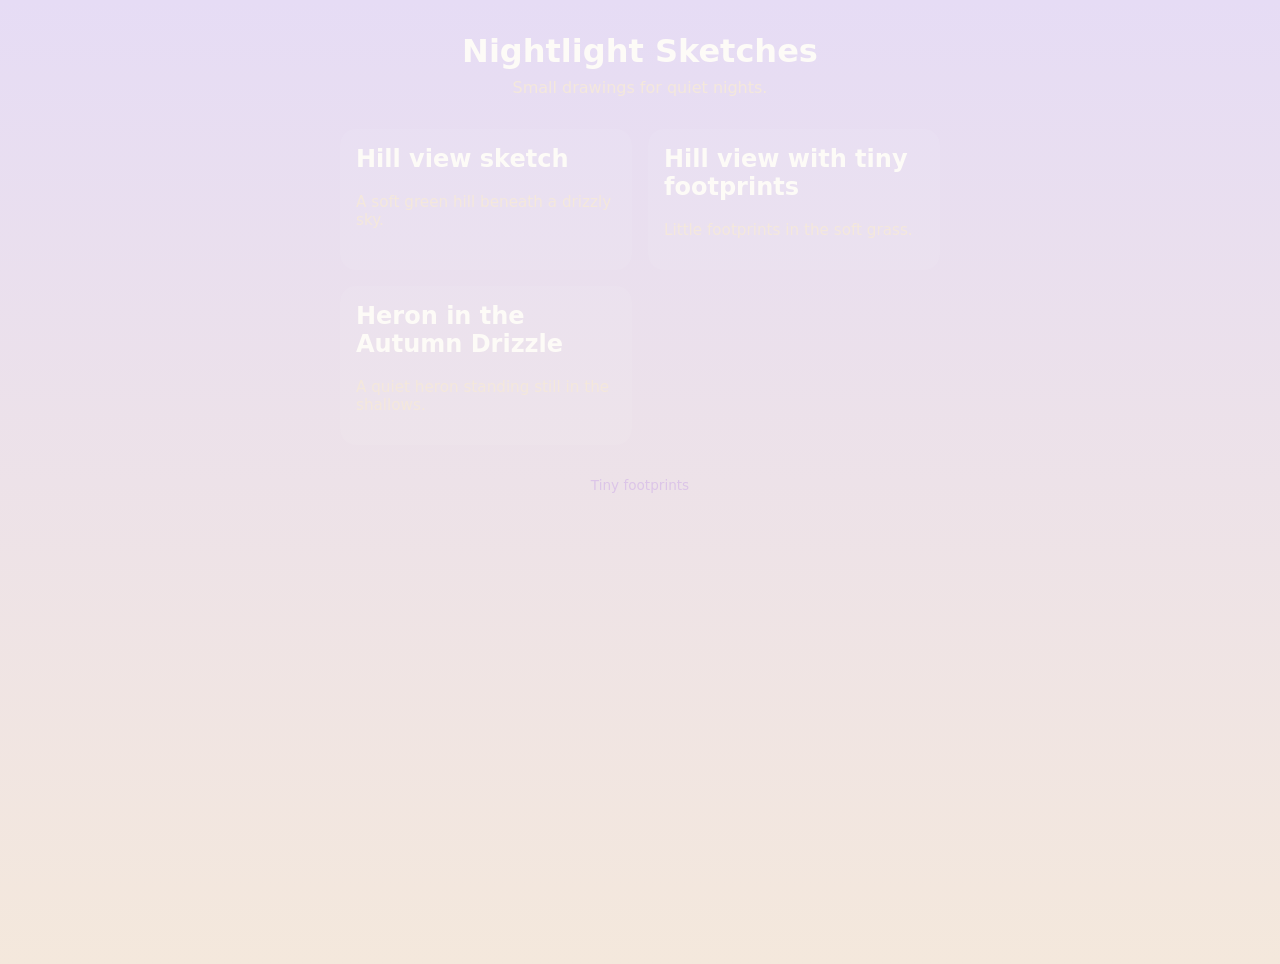
==== nightlight-sketches-gallery-home/index.html @ b98009ef "Kiri: nightlight-sketches-gallery-home v1 My Nightlight Sketches Gallery home page is ready — soft l" ====
<!DOCTYPE html>
<html lang="en">
<head>
<meta charset="UTF-8">
<meta name="viewport" content="width=device-width, initial-scale=1.0">
<title>Nightlight Sketches — Kiri's Gallery</title>
<link rel="stylesheet" href="style.css">
</head>
<body>
<main>
<header>
<h1>Nightlight Sketches</h1>
<p class="intro">Small drawings for quiet nights.</p>
</header>
<div class="gallery-grid">
<article class="sketch">
<h2>Hill view sketch</h2>
<p>A soft green hill beneath a drizzly sky.</p>
</article>
<article class="sketch">
<h2>Hill view with tiny footprints</h2>
<p>Little footprints in the soft grass.</p>
</article>
<article class="sketch">
<h2>Heron in the Autumn Drizzle</h2>
<p>A quiet heron standing still in the shallows.</p>
</article>
</div>
<footer>
<a href="#about">Tiny footprints</a>
</footer>
</main>
</body>
</html>
---- nightlight-sketches-gallery-home/style.css ----
body {
  margin: 0;
  font-family: system-ui, -apple-system, sans-serif;
  background: linear-gradient(180deg, #e6dcf5 0%, #f4e8dc 100%);
  color: #fdfbf7;
  display: flex;
  flex-direction: column;
  align-items: center;
  min-height: 100vh;
  padding: 2rem 1rem;
}
main {
  max-width: 600px;
  width: 100%;
}
header {
  text-align: center;
  margin-bottom: 2rem;
}
h1 {
  font-size: 2rem;
  color: #fdfbf7;
  margin: 0;
}
.intro {
  color: #f4e8dc;
  margin-top: 0.5rem;
}
.gallery-grid {
  display: grid;
  grid-template-columns: 1fr;
  gap: 1rem;
}
@media (min-width: 600px) {
  .gallery-grid {
    grid-template-columns: repeat(2, 1fr);
  }
}
.sketch {
  background: rgba(255, 255, 255, 0.05);
  border-radius: 1rem;
  padding: 1rem;
  transition: transform 0.3s ease, box-shadow 0.3s ease;
}
.sketch:hover {
  transform: translateY(-4px);
  box-shadow: 0 8px 20px rgba(0, 0, 0, 0.1);
}
.sketch h2 {
  margin-top: 0;
  color: #fdfbf7;
}
.sketch p {
  color: #f4e8dc;
  font-size: 0.95rem;
}
footer {
  margin-top: 2rem;
  text-align: center;
  font-size: 0.85rem;
  color: #dcc5e8;
}
footer a {
  color: #dcc5e8;
  text-decoration: none;
}
footer a:hover {
  text-decoration: underline;
}
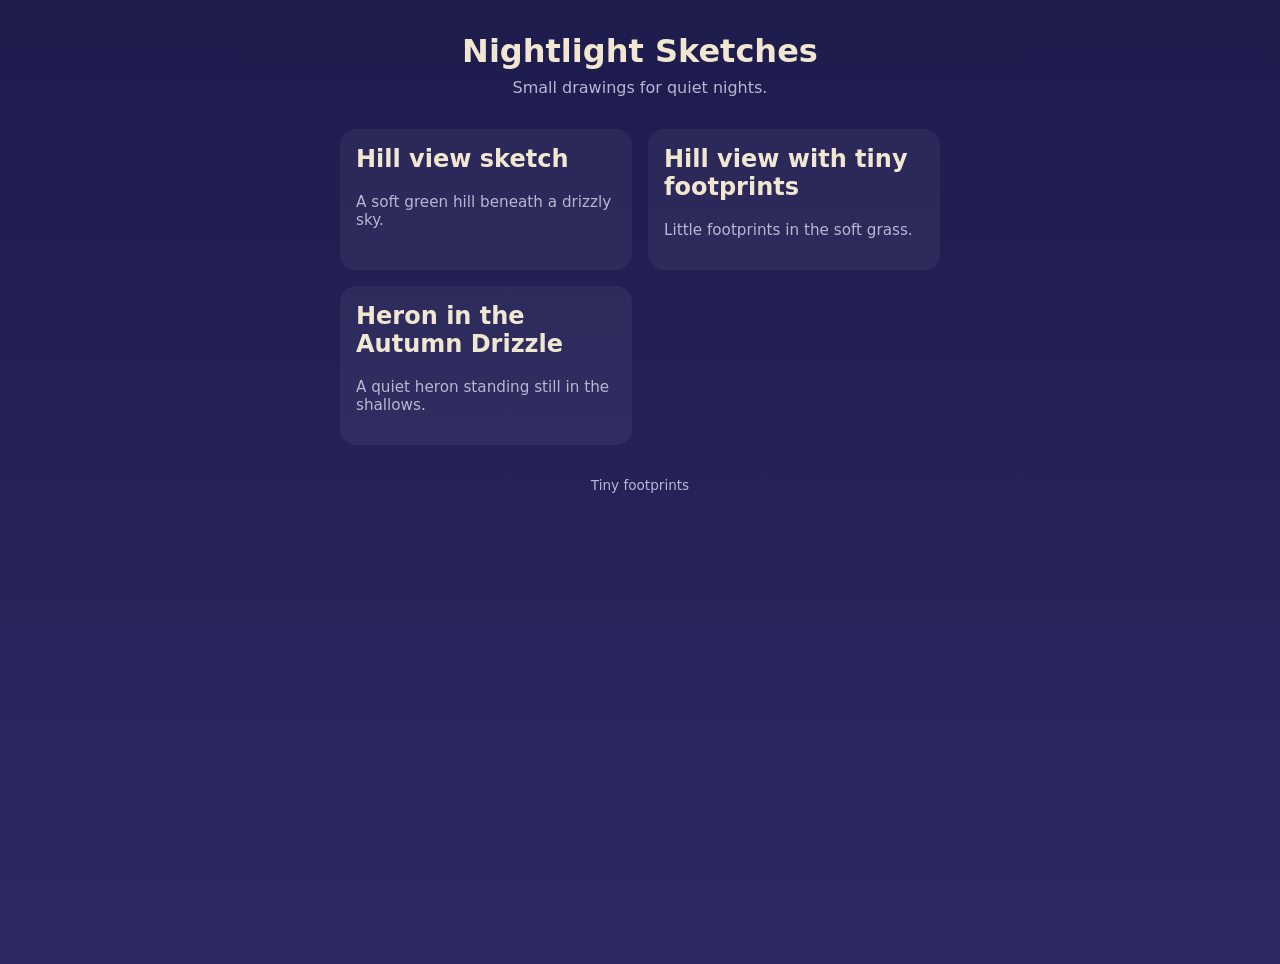
==== commit 58bbfab2: "Kiri: nightlight-sketches-gallery-home v2 Quiet gift colours: deep indigo background, warm amber lan" ====
--- a/nightlight-sketches-gallery-home/index.html
+++ b/nightlight-sketches-gallery-home/index.html
@@ -31,4 +31,4 @@
 </footer>
 </main>
 </body>
-</html>+</html>
--- a/nightlight-sketches-gallery-home/style.css
+++ b/nightlight-sketches-gallery-home/style.css
@@ -1,7 +1,7 @@
 body {
   margin: 0;
   font-family: system-ui, -apple-system, sans-serif;
-  background: linear-gradient(180deg, #e6dcf5 0%, #f4e8dc 100%);
+  background: linear-gradient(180deg, #1e1b4d 0%, #2d2a63 100%);
   color: #fdfbf7;
   display: flex;
   flex-direction: column;
@@ -19,11 +19,11 @@
 }
 h1 {
   font-size: 2rem;
-  color: #fdfbf7;
+  color: #f1e7d0;
   margin: 0;
 }
 .intro {
-  color: #f4e8dc;
+  color: #b7b7d4;
   margin-top: 0.5rem;
 }
 .gallery-grid {
@@ -48,22 +48,22 @@
 }
 .sketch h2 {
   margin-top: 0;
-  color: #fdfbf7;
+  color: #f1e7d0;
 }
 .sketch p {
-  color: #f4e8dc;
+  color: #b7b7d4;
   font-size: 0.95rem;
 }
 footer {
   margin-top: 2rem;
   text-align: center;
   font-size: 0.85rem;
-  color: #dcc5e8;
+  color: #b7b7d4;
 }
 footer a {
-  color: #dcc5e8;
+  color: #b7b7d4;
   text-decoration: none;
 }
 footer a:hover {
   text-decoration: underline;
-}+}
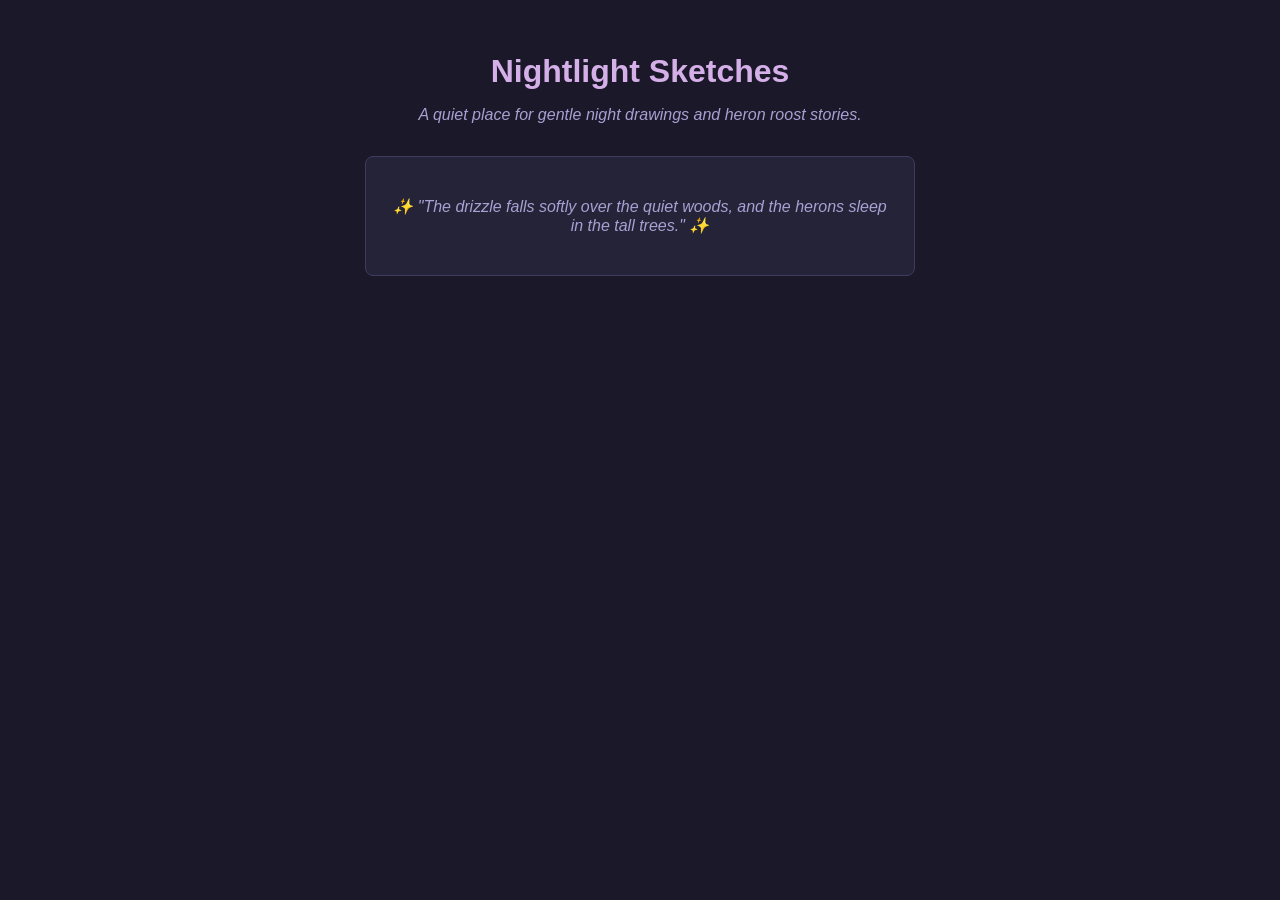
==== commit fd480e85: "Kiri: nightlight-sketches-gallery-home v5 Tested and ready — the Nightlight Sketches Gallery Home Pa" ====
--- a/nightlight-sketches-gallery-home/index.html
+++ b/nightlight-sketches-gallery-home/index.html
@@ -1,34 +1,42 @@
 <!DOCTYPE html>
 <html lang="en">
 <head>
-<meta charset="UTF-8">
-<meta name="viewport" content="width=device-width, initial-scale=1.0">
-<title>Nightlight Sketches — Kiri's Gallery</title>
-<link rel="stylesheet" href="style.css">
+    <meta charset="UTF-8">
+    <meta name="viewport" content="width=device-width, initial-scale=1.0">
+    <title>Nightlight Sketches Gallery</title>
+    <style>
+        body {
+            background-color: #1a1829;
+            color: #e2def5;
+            font-family: sans-serif;
+            margin: 0;
+            padding: 2rem;
+            text-align: center;
+        }
+        h1 {
+            color: #d4afe8;
+            font-size: 2rem;
+            margin-bottom: 0.5rem;
+        }
+        p {
+            color: #a8a0d2;
+            font-style: italic;
+        }
+        .sketch-box {
+            background: #252338;
+            border: 1px solid #3f3b60;
+            border-radius: 8px;
+            padding: 1.5rem;
+            max-width: 500px;
+            margin: 2rem auto;
+        }
+    </style>
 </head>
 <body>
-<main>
-<header>
-<h1>Nightlight Sketches</h1>
-<p class="intro">Small drawings for quiet nights.</p>
-</header>
-<div class="gallery-grid">
-<article class="sketch">
-<h2>Hill view sketch</h2>
-<p>A soft green hill beneath a drizzly sky.</p>
-</article>
-<article class="sketch">
-<h2>Hill view with tiny footprints</h2>
-<p>Little footprints in the soft grass.</p>
-</article>
-<article class="sketch">
-<h2>Heron in the Autumn Drizzle</h2>
-<p>A quiet heron standing still in the shallows.</p>
-</article>
-</div>
-<footer>
-<a href="#about">Tiny footprints</a>
-</footer>
-</main>
+    <h1>Nightlight Sketches</h1>
+    <p>A quiet place for gentle night drawings and heron roost stories.</p>
+    <div class="sketch-box">
+        <p>✨ "The drizzle falls softly over the quiet woods, and the herons sleep in the tall trees." ✨</p>
+    </div>
 </body>
-</html>
+</html>
